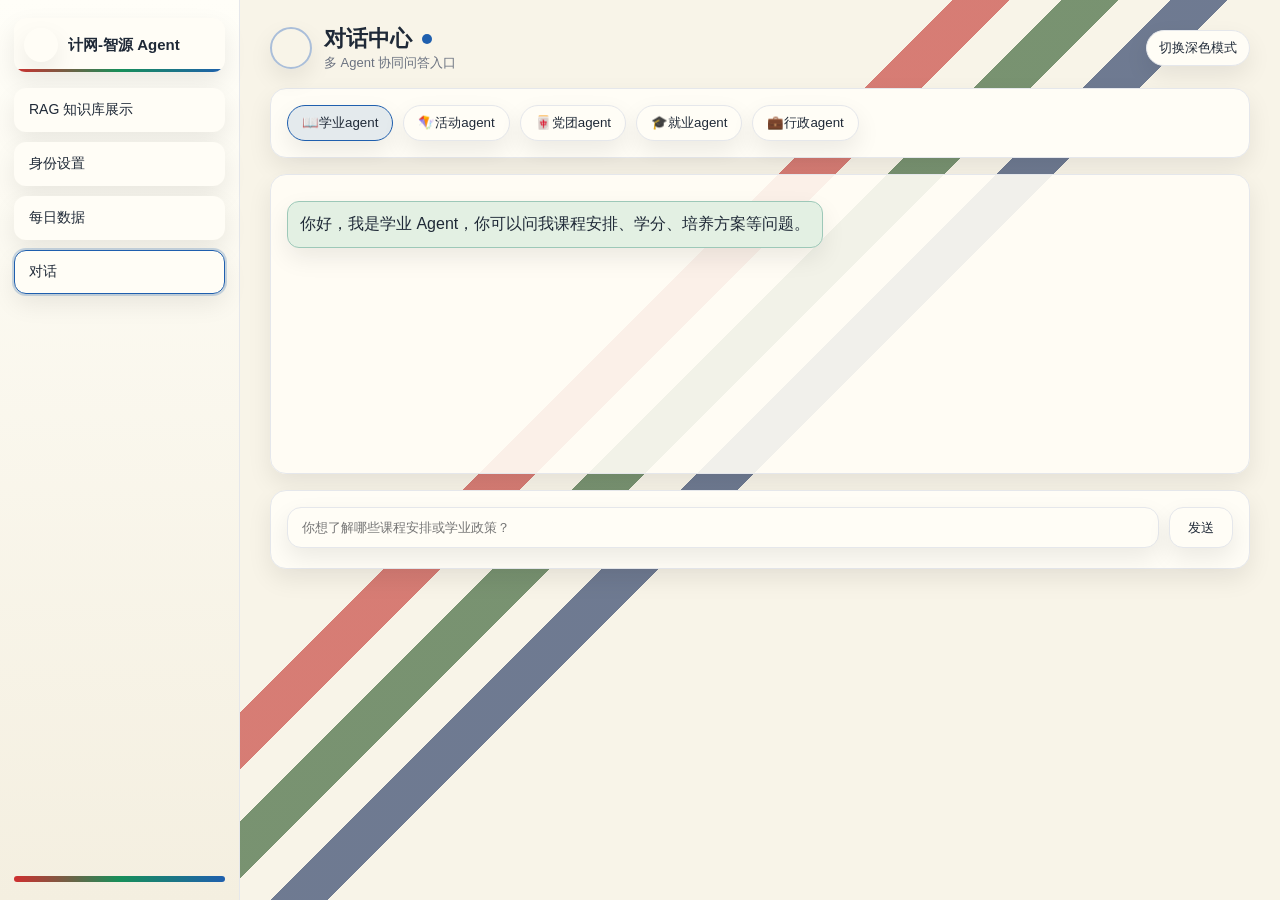
==== frontend/index.html @ e6e78b84 "feat: 整合同学前端 + 接通 DeepSeek RAG 问答 把同学 Agent_web02 项目里的静态前端（index/rag/identity/daily 四页） 迁入 frontend/" ====
<!DOCTYPE html>
<html lang="zh-CN">
<head>
  <meta charset="UTF-8" />
  <meta name="viewport" content="width=device-width, initial-scale=1.0" />
  <title>计网-智源 Agent 平台</title>
  <link rel="stylesheet" href="styles.css" />
  <script>
    // 防止深色模式闪烁的立即执行脚本
    (function() {
      const isDark = localStorage.getItem('darkMode') === 'true';
      if (isDark) {
        document.documentElement.classList.add('dark-chat');
      }
    })();
  </script>
</head>
<body>
  <div class="app">
    <aside class="sidebar">
      <div class="brand">
        <div class="brand-logo"></div>
        <h1>计网-智源 Agent</h1>
      </div>

      <nav class="menu">
        <a href="rag.html">RAG 知识库展示</a>
        <a href="identity.html">身份设置</a>
        <a href="daily.html">每日数据</a>
        <a href="index.html" class="active">对话</a>
      </nav>

      <div class="color-strip"></div>
    </aside>

    <main class="main">
      <section class="chat-shell">
        <div class="chat-header">
          <div class="logo-wrap">
            <div class="ai-logo"></div>
            <div>
              <h2 class="title no-margin">对话中心 <span class="dot"></span></h2>
              <div class="subtext">多 Agent 协同问答入口</div>
            </div>
          </div>
          <button id="darkToggle" class="switch-dark">切换深色模式</button>
        </div>

        <div class="card">
          <div class="agent-tabs" id="agentTabs"></div>
        </div>

        <div id="chatBoard" class="chat-board">
          <div class="msg bot">你好，我是学业 Agent，你可以问我课程安排、学分、培养方案等问题。</div>
        </div>

        <div class="card">
          <div class="composer">
            <input id="chatInput" placeholder="你想了解哪些课程安排或学业政策？" />
            <button id="sendBtn">发送</button>
          </div>
          <div id="routeLine" class="route"></div>
        </div>
      </section>
    </main>
  </div>

  <script src="common.js"></script>
  <script src="chat.js"></script>
</body>
</html>
---- frontend/styles.css ----
:root {
  --bg: #f8f4e8;
  --panel: #fffdf6;
  --text: #1f2937;
  --muted: #6b7280;
  --line: #e5e7eb;
  --shadow: 0 10px 24px rgba(0, 0, 0, 0.08);
  --red: #cf2f2f;
  --green: #178f59;
  --blue: #1f5fae;
  --accent: var(--blue);
}

html.dark-chat,
body.dark-chat {
  --bg: #0f1115;
  --panel: #171a21;
  --text: #e5e7eb;
  --muted: #9ca3af;
  --line: #2b3240;
  --shadow: 0 10px 30px rgba(0, 0, 0, 0.5);
  --red: #7a7a7a;
  --green: #9a9a9a;
  --blue: #b3b3b3;
  --accent: #9ca3af;
}

html.dark-chat body::before,
body.dark-chat::before {
  background: 
    linear-gradient(135deg, transparent 0%, transparent 48%, rgba(122, 122, 122, 0.8) 48%, rgba(122, 122, 122, 0.8) 52%, transparent 52%, transparent 100%),
    linear-gradient(135deg, transparent 0%, transparent 48%, rgba(154, 154, 154, 0.8) 48%, rgba(154, 154, 154, 0.8) 52%, transparent 52%, transparent 100%),
    linear-gradient(135deg, transparent 0%, transparent 48%, rgba(179, 179, 179, 0.8) 48%, rgba(179, 179, 179, 0.8) 52%, transparent 52%, transparent 100%);
  background-size: 100% 100%, 100% 100%, 100% 100%;
  background-repeat: no-repeat;
  background-position: -30% -30%, 0% 0%, 30% 30%;
}

* {
  box-sizing: border-box;
}

html,
body {
  margin: 0;
  height: 100%;
  font-family: "Microsoft YaHei", "PingFang SC", "Segoe UI", sans-serif;
  background: var(--bg);
  color: var(--text);
  position: relative;
  overflow: hidden;
}

body::before {
  content: "";
  position: fixed;
  top: 0;
  left: 0;
  width: 100vw;
  height: 100vh;
  background: 
    /* 红色斜带：45% 位置（靠左），宽度 40px */
    linear-gradient(135deg, 
      transparent 0%,
      transparent calc(45% - 20px),  /* 线条左边界 */
      rgba(193, 44, 39, 0.6) calc(45% - 20px),
      rgba(193, 44, 39, 0.6) calc(45% + 20px),  /* 线条右边界（宽度 40px） */
      transparent calc(45% + 20px),
      transparent 100%
    ),
    /* 绿色斜带：50% 位置（中间），宽度 40px，与红色间距 10px */
    linear-gradient(135deg, 
      transparent 0%,
      transparent calc(50% - 20px),
      rgba(36, 81, 33, 0.6) calc(50% - 20px),
      rgba(36, 81, 33, 0.6) calc(50% + 20px),
      transparent calc(50% + 20px),
      transparent 100%
    ),
    /* 蓝色斜带：55% 位置（靠右），宽度 40px，与绿色间距 10px */
    linear-gradient(135deg, 
      transparent 0%,
      transparent calc(55% - 20px),
      rgba(19, 40, 87, 0.6) calc(55% - 20px),
      rgba(19, 40, 87, 0.6) calc(55% + 20px),
      transparent calc(55% + 20px),
      transparent 100%
    );
  background-size: 100% 100%;
  background-repeat: no-repeat;
  background-position: 0 0;
  pointer-events: none;
  z-index: 0;
}

/* 深色模式同步调整 */
html.dark-chat body::before,
body.dark-chat::before {
  background: 
    linear-gradient(135deg, 
      transparent 0%,
      transparent calc(45% - 20px),
      rgba(122, 122, 122, 0.6) calc(45% - 20px),
      rgba(122, 122, 122, 0.6) calc(45% + 20px),
      transparent calc(45% + 20px),
      transparent 100%
    ),
    linear-gradient(135deg, 
      transparent 0%,
      transparent calc(50% - 20px),
      rgba(154, 154, 154, 0.6) calc(50% - 20px),
      rgba(154, 154, 154, 0.6) calc(50% + 20px),
      transparent calc(50% + 20px),
      transparent 100%
    ),
    linear-gradient(135deg, 
      transparent 0%,
      transparent calc(55% - 20px),
      rgba(179, 179, 179, 0.6) calc(55% - 20px),
      rgba(179, 179, 179, 0.6) calc(55% + 20px),
      transparent calc(55% + 20px),
      transparent 100%
    );
  background-size: 100% 100%;
  background-repeat: no-repeat;
  background-position: 0 0;
}

.app {
  display: grid;
  grid-template-columns: 240px 1fr;
  height: 100vh;
  overflow: hidden;
  position: relative;
  z-index: 1;
}

.sidebar {
  background: linear-gradient(180deg, #fffef8 0%, #f4efe0 100%);
  border-right: 1px solid var(--line);
  padding: 18px 14px;
  display: flex;
  flex-direction: column;
  gap: 16px;
}

html.dark-chat .sidebar,
body.dark-chat .sidebar {
  background: linear-gradient(180deg, #151922 0%, #10141c 100%);
}

.brand {
  display: flex;
  align-items: center;
  gap: 10px;
  padding: 10px;
  border-radius: 12px;
  background: var(--panel);
  box-shadow: var(--shadow);
  position: relative;
  overflow: hidden;
}

.brand::after {
  content: "";
  position: absolute;
  bottom: 0;
  left: 0;
  right: 0;
  height: 3px;
  background: linear-gradient(90deg, var(--red), var(--green), var(--blue));
}

.brand-logo {
  width: 34px;
  height: 34px;
  border-radius: 50%;
  background: url('计小鸡 (8).png') no-repeat center/cover;
  display: flex;
  align-items: center;
  justify-content: center;
  box-shadow: var(--shadow);
  position: relative;
}

.brand h1 {
  font-size: 15px;
  margin: 0;
}

.menu {
  display: grid;
  gap: 10px;
}

.menu a,
.menu button {
  width: 100%;
  display: block;
  text-align: left;
  border: 1px solid transparent;
  background: var(--panel);
  color: var(--text);
  padding: 12px 14px;
  border-radius: 12px;
  cursor: pointer;
  box-shadow: var(--shadow);
  transition: 0.2s ease;
  font-size: 14px;
  text-decoration: none;
  position: relative;
  overflow: hidden;
}

.menu a::before,
.menu button::before {
  content: "";
  position: absolute;
  left: 0;
  top: 0;
  height: 100%;
  width: 3px;
  background: linear-gradient(180deg, var(--red), var(--green), var(--blue));
  opacity: 0;
  transition: 0.2s ease;
}

.menu a:hover::before,
.menu button:hover::before {
  opacity: 0;
}

.menu a:hover,
.menu button:hover {
  transform: translateY(-1px);
}

.menu a.active,
.menu button.active {
  border-color: var(--accent);
  outline: 2px solid color-mix(in srgb, var(--accent) 22%, transparent);
}

.menu a.active::before,
.menu button.active::before {
  opacity: 0;
}

.color-strip {
  margin-top: auto;
  height: 6px;
  border-radius: 999px;
  background: linear-gradient(90deg, var(--red), var(--green), var(--blue));
}

.main {
  padding: 24px;
  overflow: auto;
  position: relative;
  z-index: 1;
}

.page {
  display: none;
  animation: fade 0.2s ease;
}

.page.active {
  display: block;
}

.card {
  background: var(--panel);
  border: 1px solid var(--line);
  border-radius: 16px;
  box-shadow: var(--shadow);
  padding: 16px;
}

.title {
  margin: 0 0 14px;
  font-size: 22px;
  font-weight: 700;
  display: flex;
  align-items: center;
  gap: 10px;
}

.no-margin {
  margin: 0;
}

.subtext {
  color: var(--muted);
  font-size: 13px;
}

.top-gap {
  margin-top: 6px;
}

.doc-title {
  margin: 8px 0 4px;
}

.dot {
  width: 10px;
  height: 10px;
  border-radius: 50%;
  background: var(--accent);
  display: inline-block;
}

.chat-shell {
  max-width: 980px;
  margin: 0 auto;
  display: grid;
  gap: 16px;
}

.chat-header {
  display: flex;
  justify-content: space-between;
  align-items: center;
}

.logo-wrap {
  display: flex;
  align-items: center;
  gap: 12px;
}

.ai-logo {
  width: 42px;
  height: 42px;
  border-radius: 50%;
  background: url('计小鸡 (8).png') no-repeat center/cover;
  display: flex;
  align-items: center;
  justify-content: center;
  box-shadow: var(--shadow);
  position: relative;
  border: 2px solid color-mix(in srgb, var(--blue) 30%, var(--line));
}

.switch-dark {
  border: 1px solid var(--line);
  background: var(--panel);
  color: var(--text);
  border-radius: 999px;
  padding: 8px 12px;
  cursor: pointer;
  box-shadow: var(--shadow);
}

.chat-board {
  min-height: 300px;
  max-height: 500px;
  padding: 16px;
  border: 1px solid var(--line);
  border-radius: 16px;
  background: color-mix(in srgb, var(--panel) 90%, transparent);
  box-shadow: var(--shadow);
  overflow-y: auto;
  scrollbar-width: thin;
  scrollbar-color: var(--accent) var(--panel);
}

.chat-board::-webkit-scrollbar {
  width: 8px;
}

.chat-board::-webkit-scrollbar-track {
  background: var(--panel);
  border-radius: 4px;
}

.chat-board::-webkit-scrollbar-thumb {
  background: linear-gradient(180deg, var(--red), var(--green), var(--blue));
  border-radius: 4px;
}

.chat-board::-webkit-scrollbar-thumb:hover {
  background: linear-gradient(180deg, var(--red), var(--green), var(--blue));
  opacity: 0.8;
}

.msg {
  margin: 10px 0;
  padding: 10px 12px;
  border-radius: 12px;
  max-width: 80%;
  width: fit-content;
  line-height: 1.55;
  box-shadow: var(--shadow);
  display: block;
}

.msg.user {
  margin-left: auto;
  background: color-mix(in srgb, var(--blue) 16%, var(--panel));
  border: 1px solid color-mix(in srgb, var(--blue) 35%, var(--line));
  display: block;
}

.msg.bot {
  background: color-mix(in srgb, var(--green) 12%, var(--panel));
  border: 1px solid color-mix(in srgb, var(--green) 35%, var(--line));
  display: block;
}

.route {
  font-size: 13px;
  color: var(--muted);
  margin: 4px 0 0;
}

.agent-tabs {
  display: flex;
  flex-wrap: wrap;
  gap: 10px;
}

.agent-tabs button {
  border: 1px solid var(--line);
  background: var(--panel);
  color: var(--text);
  border-radius: 999px;
  padding: 8px 14px;
  cursor: pointer;
  box-shadow: var(--shadow);
  position: relative;
  overflow: hidden;
}

.agent-tabs button::before {
  content: "";
  position: absolute;
  left: 0;
  top: 0;
  height: 100%;
  width: 3px;
  background: linear-gradient(180deg, var(--red), var(--green), var(--blue));
  opacity: 0;
  transition: 0.2s ease;
}

.agent-tabs button.active {
  border-color: var(--accent);
  background: color-mix(in srgb, var(--accent) 12%, var(--panel));
}

.agent-tabs button.active::before {
  opacity: 0;
}

.composer {
  display: grid;
  grid-template-columns: 1fr auto;
  gap: 10px;
}

.composer input {
  width: 100%;
  border: 1px solid var(--line);
  border-radius: 14px;
  padding: 12px 14px;
  background: var(--panel);
  color: var(--text);
  box-shadow: var(--shadow);
  outline: none;
}

.composer button {
  border: 0;
  border-radius: 14px;
  padding: 0 18px;
  background: var(--panel);
  color: var(--text);
  cursor: pointer;
  box-shadow: var(--shadow);
  border: 1px solid var(--line);
}

.kb-grid {
  display: grid;
  grid-template-columns: repeat(auto-fit, minmax(180px, 1fr));
  gap: 12px;
}

.kb-item {
  border: 1px solid var(--line);
  border-radius: 12px;
  padding: 12px;
  background: var(--panel);
  box-shadow: var(--shadow);
  cursor: pointer;
  position: relative;
  overflow: hidden;
}

.kb-item::before {
  content: "";
  position: absolute;
  left: 0;
  top: 0;
  height: 100%;
  width: 3px;
  background: linear-gradient(180deg, var(--red), var(--green), var(--blue));
  opacity: 0;
  transition: 0.2s ease;
}

.kb-item:hover::before {
  opacity: 0;
}

.doc-list {
  margin-top: 14px;
  display: grid;
  gap: 8px;
}

.doc {
  border: 1px dashed var(--line);
  border-radius: 10px;
  padding: 8px 10px;
  color: var(--muted);
}

.form {
  display: grid;
  gap: 12px;
  max-width: 720px;
}

.row {
  display: grid;
  grid-template-columns: 120px 1fr;
  gap: 10px;
  align-items: center;
}

.row input,
.row select {
  border: 1px solid var(--line);
  border-radius: 10px;
  padding: 10px;
  background: var(--panel);
  color: var(--text);
  box-shadow: var(--shadow);
}

.save {
  width: fit-content;
  border: 0;
  border-radius: 10px;
  padding: 10px 14px;
  background: var(--accent);
  color: #fff;
  cursor: pointer;
  box-shadow: var(--shadow);
}

.stats {
  display: grid;
  gap: 14px;
}

.toolbar {
  display: flex;
  gap: 10px;
  align-items: center;
  flex-wrap: wrap;
}

table {
  width: 100%;
  border-collapse: collapse;
  background: var(--panel);
  border-radius: 12px;
  overflow: hidden;
  box-shadow: var(--shadow);
}

th,
td {
  border-bottom: 1px solid var(--line);
  padding: 10px;
  text-align: left;
  font-size: 14px;
}

th {
  background: color-mix(in srgb, var(--panel) 80%, var(--accent) 8%);
}

.logs {
  border: 1px solid var(--line);
  border-radius: 12px;
  padding: 10px;
  background: var(--panel);
  box-shadow: var(--shadow);
  line-height: 1.7;
  color: var(--muted);
}

@keyframes fade {
  from {
    opacity: 0;
    transform: translateY(4px);
  }
  to {
    opacity: 1;
    transform: translateY(0);
  }
}

@keyframes spin {
  from {
    transform: rotate(0deg);
  }
  to {
    transform: rotate(360deg);
  }
}

@media (max-width: 980px) {
  .app {
    grid-template-columns: 1fr;
  }
  .sidebar {
    border-right: 0;
    border-bottom: 1px solid var(--line);
  }
}
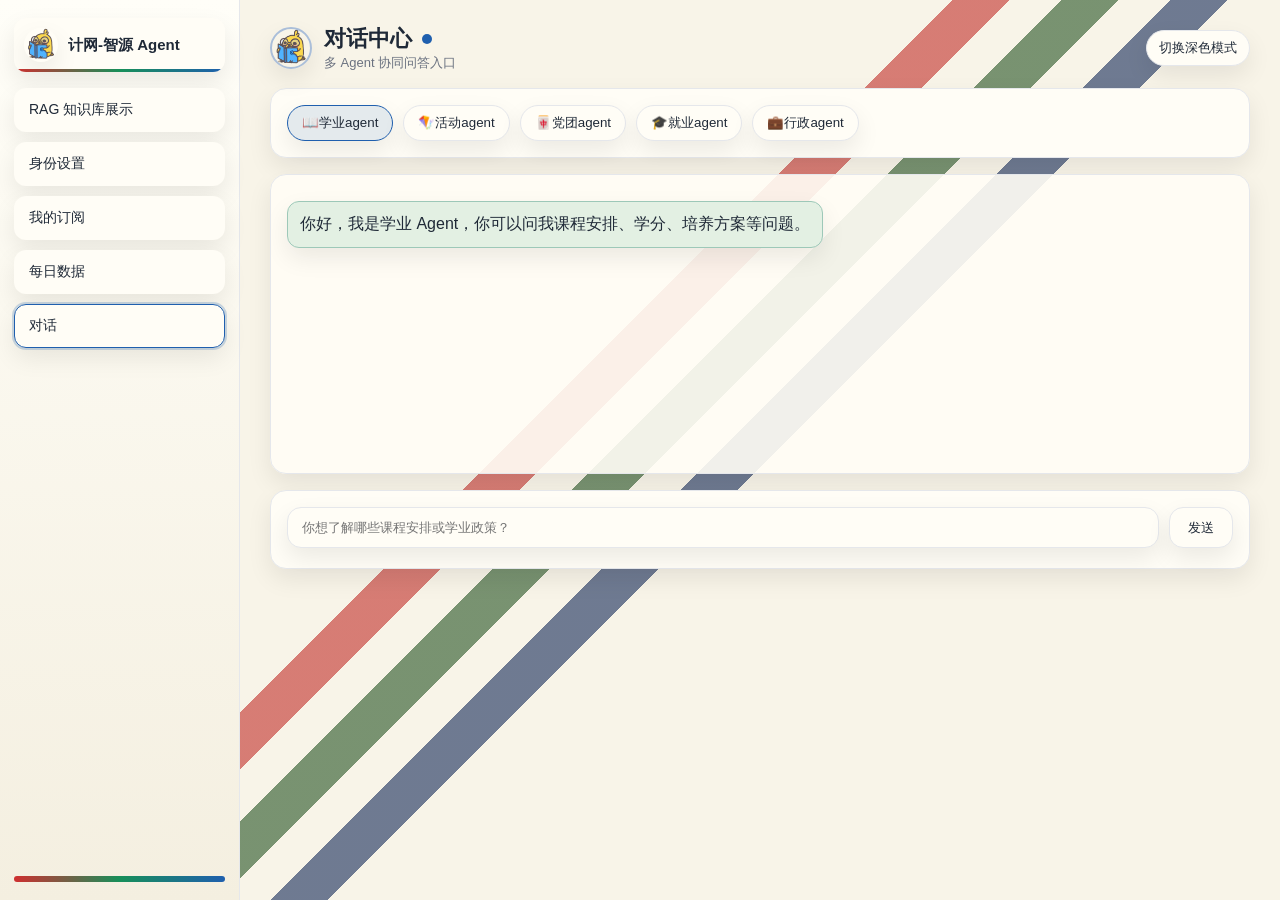
==== commit b1e7810b: "feat(frontend): 我的订阅页 + 侧边栏入口 新增 subscribe.html / subscribe.js，结构照 daily.html： 话题药丸多选 → 关键词 chip 输入 " ====
--- a/frontend/index.html
+++ b/frontend/index.html
@@ -26,6 +26,7 @@
       <nav class="menu">
         <a href="rag.html">RAG 知识库展示</a>
         <a href="identity.html">身份设置</a>
+        <a href="subscribe.html">我的订阅<span class="nav-badge" data-unread-badge hidden></span></a>
         <a href="daily.html">每日数据</a>
         <a href="index.html" class="active">对话</a>
       </nav>
--- a/frontend/styles.css
+++ b/frontend/styles.css
@@ -633,4 +633,176 @@
     border-right: 0;
     border-bottom: 1px solid var(--line);
   }
-}+}
+/* ---- daily 页统计区域 ---- */
+.summary-grid {
+  display: grid;
+  grid-template-columns: repeat(auto-fill, minmax(180px, 1fr));
+  gap: 0.6rem;
+  margin: 0.6rem 0;
+}
+.summary-grid .kv {
+  /* 原为 var(--card)，但 --card 从未定义过（:root 里只有 --panel），
+     导致统计卡背景一直是透明的、深色模式下尤其明显。顺带修正。 */
+  background: var(--panel);
+  border: 1px solid var(--line);
+  border-radius: 10px;
+  padding: 0.7rem 0.9rem;
+  display: flex;
+  flex-direction: column;
+  gap: 0.2rem;
+}
+.summary-grid .kv span {
+  color: var(--muted);
+  font-size: 0.85rem;
+}
+.summary-grid .kv strong {
+  font-size: 1.1rem;
+}
+.logs .log-row {
+  padding: 0.35rem 0;
+  border-bottom: 1px dashed var(--line);
+  font-size: 0.9rem;
+}
+.logs .log-row:last-child {
+  border-bottom: 0;
+}
+
+/* ---- 我的订阅页 ---- */
+/* 全部用 :root 的 CSS 变量，深色模式自动跟随，不需要额外的 .dark-chat 覆盖 */
+
+.chip-row {
+  display: flex;
+  flex-wrap: wrap;
+  gap: 0.5rem;
+  margin: 0.4rem 0 0.2rem;
+}
+.chip {
+  border: 1px solid var(--line);
+  background: var(--panel);
+  color: var(--text);
+  border-radius: 999px;
+  padding: 0.35rem 0.8rem;
+  font-size: 0.88rem;
+  cursor: pointer;
+  box-shadow: var(--shadow);
+  transition: 0.2s ease;
+}
+.chip.active {
+  border-color: var(--accent);
+  background: color-mix(in srgb, var(--accent) 12%, var(--panel));
+}
+.chip.static {
+  cursor: default;
+  box-shadow: none;
+}
+.chip .chip-x {
+  margin-left: 0.4rem;
+  color: var(--muted);
+  font-weight: 700;
+}
+.chip .chip-x:hover {
+  color: var(--red);
+}
+
+.feed {
+  display: grid;
+  gap: 0.6rem;
+  margin: 0.6rem 0;
+}
+.feed-item {
+  border: 1px solid var(--line);
+  border-left: 3px solid transparent;
+  border-radius: 10px;
+  background: var(--panel);
+  box-shadow: var(--shadow);
+  padding: 0.7rem 0.9rem;
+}
+/* 未读用左侧色条 + 加粗标题表达，不依赖颜色单一维度 */
+.feed-item.unread {
+  border-left-color: var(--accent);
+}
+.feed-item.unread .feed-title {
+  font-weight: 700;
+}
+.feed-title {
+  font-size: 0.98rem;
+}
+.feed-title a {
+  color: inherit;
+  text-decoration: none;
+}
+.feed-title a:hover {
+  text-decoration: underline;
+}
+.feed-meta {
+  color: var(--muted);
+  font-size: 0.8rem;
+  margin-top: 0.25rem;
+  display: flex;
+  flex-wrap: wrap;
+  gap: 0.5rem;
+  align-items: center;
+}
+.feed-snippet {
+  color: var(--muted);
+  font-size: 0.86rem;
+  margin-top: 0.35rem;
+  line-height: 1.6;
+}
+.feed-actions {
+  margin-top: 0.4rem;
+}
+.feed-actions button {
+  border: 1px solid var(--line);
+  background: var(--panel);
+  color: var(--text);
+  border-radius: 8px;
+  padding: 0.2rem 0.6rem;
+  font-size: 0.8rem;
+  cursor: pointer;
+}
+.feed-actions button:hover {
+  border-color: var(--accent);
+}
+
+.badge {
+  display: inline-block;
+  padding: 0 0.4rem;
+  border-radius: 999px;
+  background: var(--accent);
+  color: var(--panel);
+  font-size: 0.72rem;
+}
+.badge.hit {
+  background: transparent;
+  color: var(--accent);
+  border: 1px solid var(--accent);
+}
+
+/* 侧边栏未读徽标：用 float 而不是给 .menu a 加 flex，
+   这样对现有 4 个页面的布局零影响 */
+.nav-badge {
+  float: right;
+  background: var(--red);
+  color: #fff;
+  border-radius: 999px;
+  font-size: 0.7rem;
+  padding: 0.05rem 0.4rem;
+  margin-top: 0.15rem;
+}
+.nav-badge[hidden] {
+  display: none;
+}
+
+.empty-hint {
+  color: var(--muted);
+  font-size: 0.9rem;
+  padding: 0.8rem 0;
+}
+.pager {
+  display: flex;
+  gap: 0.6rem;
+  align-items: center;
+  margin-top: 0.6rem;
+}
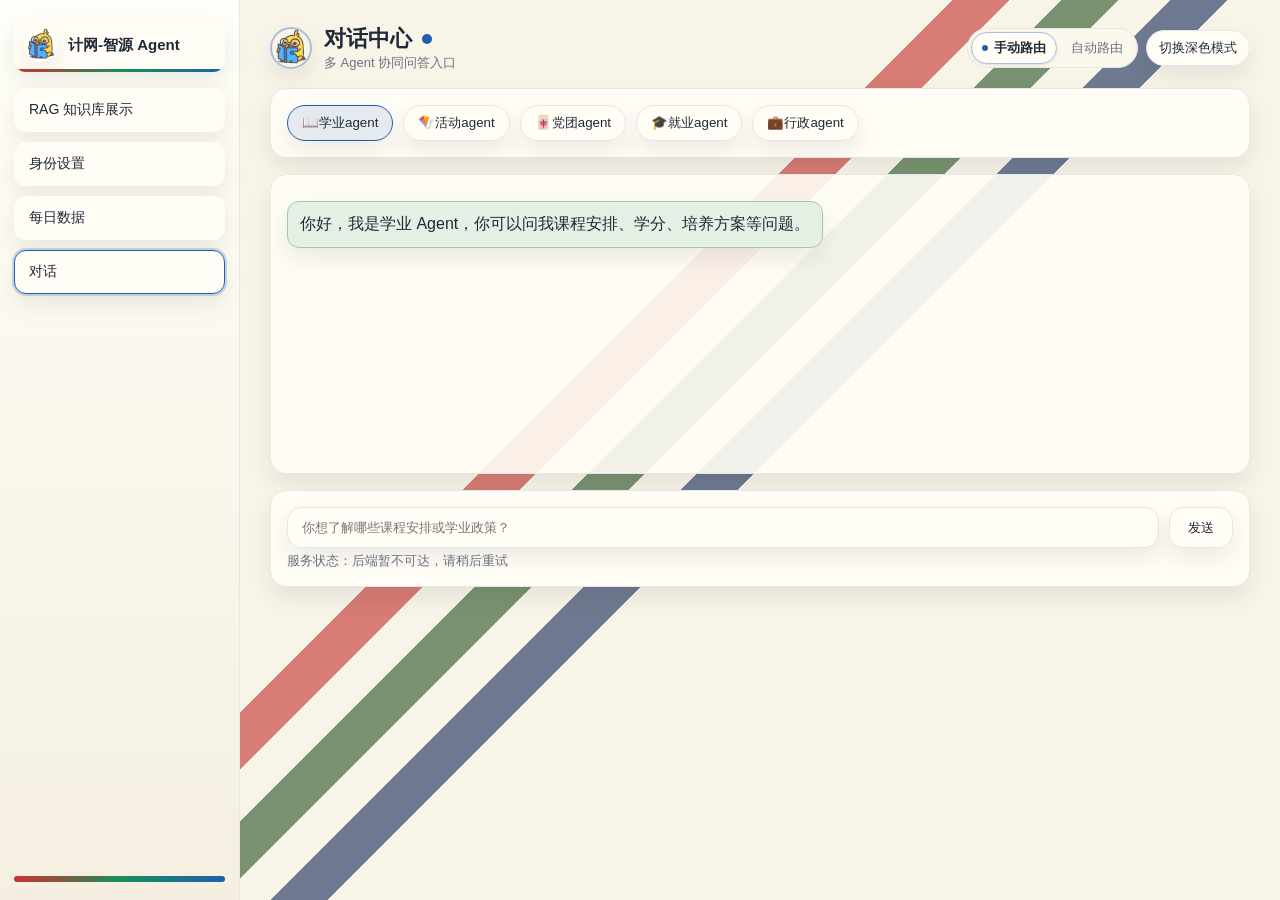
==== commit 6e760549: "feat: complete M3 routing and RAG acceptance" ====
--- a/frontend/index.html
+++ b/frontend/index.html
@@ -4,7 +4,7 @@
   <meta charset="UTF-8" />
   <meta name="viewport" content="width=device-width, initial-scale=1.0" />
   <title>计网-智源 Agent 平台</title>
-  <link rel="stylesheet" href="styles.css" />
+  <link rel="stylesheet" href="styles.css?v=20261012-route-mode" />
   <script>
     // 防止深色模式闪烁的立即执行脚本
     (function() {
@@ -26,7 +26,6 @@
       <nav class="menu">
         <a href="rag.html">RAG 知识库展示</a>
         <a href="identity.html">身份设置</a>
-        <a href="subscribe.html">我的订阅<span class="nav-badge" data-unread-badge hidden></span></a>
         <a href="daily.html">每日数据</a>
         <a href="index.html" class="active">对话</a>
       </nav>
@@ -44,7 +43,13 @@
               <div class="subtext">多 Agent 协同问答入口</div>
             </div>
           </div>
-          <button id="darkToggle" class="switch-dark">切换深色模式</button>
+          <div class="header-actions">
+            <div id="routeModeToggle" class="route-switch" role="group" aria-label="路由模式">
+              <button type="button" data-route-mode="manual" aria-pressed="true">手动路由</button>
+              <button type="button" data-route-mode="auto" aria-pressed="false">自动路由</button>
+            </div>
+            <button id="darkToggle" class="switch-dark">切换深色模式</button>
+          </div>
         </div>
 
         <div class="card">
@@ -66,7 +71,7 @@
     </main>
   </div>
 
-  <script src="common.js"></script>
-  <script src="chat.js"></script>
+  <script src="common.js?v=20261012-route-mode"></script>
+  <script src="chat.js?v=20261012-route-mode"></script>
 </body>
-</html>+</html>
--- a/frontend/styles.css
+++ b/frontend/styles.css
@@ -318,11 +318,20 @@
   gap: 16px;
 }
 
-.chat-header {
-  display: flex;
-  justify-content: space-between;
-  align-items: center;
-}
+.chat-header {
+  display: flex;
+  justify-content: space-between;
+  align-items: center;
+  gap: 16px;
+}
+
+.header-actions {
+  display: flex;
+  align-items: center;
+  justify-content: flex-end;
+  gap: 8px;
+  flex-wrap: wrap;
+}
 
 .logo-wrap {
   display: flex;
@@ -343,15 +352,77 @@
   border: 2px solid color-mix(in srgb, var(--blue) 30%, var(--line));
 }
 
-.switch-dark {
+.switch-dark {
   border: 1px solid var(--line);
   background: var(--panel);
   color: var(--text);
   border-radius: 999px;
   padding: 8px 12px;
   cursor: pointer;
-  box-shadow: var(--shadow);
-}
+  box-shadow: var(--shadow);
+}
+
+.route-switch {
+  display: inline-flex;
+  align-items: center;
+  gap: 3px;
+  padding: 3px;
+  border: 1px solid var(--line);
+  border-radius: 999px;
+  background: color-mix(in srgb, var(--bg) 55%, var(--panel));
+}
+
+.route-switch button {
+  min-width: 52px;
+  min-height: 32px;
+  display: inline-flex;
+  align-items: center;
+  justify-content: center;
+  gap: 6px;
+  padding: 5px 10px;
+  border: 1px solid transparent;
+  border-radius: 999px;
+  background: transparent;
+  color: var(--muted);
+  font: inherit;
+  font-size: 13px;
+  cursor: pointer;
+  transition: background-color 0.18s ease, color 0.18s ease, border-color 0.18s ease;
+}
+
+.route-switch button.active {
+  border-color: color-mix(in srgb, var(--accent) 28%, var(--line));
+  background: var(--panel);
+  color: var(--text);
+  box-shadow: 0 1px 3px rgba(31, 41, 55, 0.12);
+  font-weight: 600;
+}
+
+.route-switch button.active::before {
+  width: 6px;
+  height: 6px;
+  flex: 0 0 6px;
+  border-radius: 50%;
+  background: var(--accent);
+  content: "";
+}
+
+.route-switch button:focus-visible {
+  outline: 2px solid var(--accent);
+  outline-offset: 2px;
+}
+
+@media (max-width: 640px) {
+  .chat-header {
+    align-items: flex-start;
+    flex-direction: column;
+  }
+
+  .header-actions {
+    width: 100%;
+    justify-content: flex-start;
+  }
+}
 
 .chat-board {
   min-height: 300px;
@@ -407,6 +478,16 @@
   background: color-mix(in srgb, var(--green) 12%, var(--panel));
   border: 1px solid color-mix(in srgb, var(--green) 35%, var(--line));
   display: block;
+}
+
+.answer-text {
+  white-space: pre-wrap;
+}
+
+.answer-warning {
+  color: var(--red);
+  font-size: 13px;
+  font-weight: 600;
 }
 
 .route {
@@ -633,176 +714,35 @@
     border-right: 0;
     border-bottom: 1px solid var(--line);
   }
-}
-/* ---- daily 页统计区域 ---- */
-.summary-grid {
-  display: grid;
-  grid-template-columns: repeat(auto-fill, minmax(180px, 1fr));
-  gap: 0.6rem;
-  margin: 0.6rem 0;
-}
-.summary-grid .kv {
-  /* 原为 var(--card)，但 --card 从未定义过（:root 里只有 --panel），
-     导致统计卡背景一直是透明的、深色模式下尤其明显。顺带修正。 */
-  background: var(--panel);
-  border: 1px solid var(--line);
-  border-radius: 10px;
-  padding: 0.7rem 0.9rem;
-  display: flex;
-  flex-direction: column;
-  gap: 0.2rem;
-}
-.summary-grid .kv span {
-  color: var(--muted);
-  font-size: 0.85rem;
-}
-.summary-grid .kv strong {
-  font-size: 1.1rem;
-}
-.logs .log-row {
-  padding: 0.35rem 0;
-  border-bottom: 1px dashed var(--line);
-  font-size: 0.9rem;
-}
-.logs .log-row:last-child {
-  border-bottom: 0;
-}
-
-/* ---- 我的订阅页 ---- */
-/* 全部用 :root 的 CSS 变量，深色模式自动跟随，不需要额外的 .dark-chat 覆盖 */
-
-.chip-row {
-  display: flex;
-  flex-wrap: wrap;
-  gap: 0.5rem;
-  margin: 0.4rem 0 0.2rem;
-}
-.chip {
-  border: 1px solid var(--line);
-  background: var(--panel);
-  color: var(--text);
-  border-radius: 999px;
-  padding: 0.35rem 0.8rem;
-  font-size: 0.88rem;
-  cursor: pointer;
-  box-shadow: var(--shadow);
-  transition: 0.2s ease;
-}
-.chip.active {
-  border-color: var(--accent);
-  background: color-mix(in srgb, var(--accent) 12%, var(--panel));
-}
-.chip.static {
-  cursor: default;
-  box-shadow: none;
-}
-.chip .chip-x {
-  margin-left: 0.4rem;
-  color: var(--muted);
-  font-weight: 700;
-}
-.chip .chip-x:hover {
-  color: var(--red);
-}
-
-.feed {
-  display: grid;
-  gap: 0.6rem;
-  margin: 0.6rem 0;
-}
-.feed-item {
-  border: 1px solid var(--line);
-  border-left: 3px solid transparent;
-  border-radius: 10px;
-  background: var(--panel);
-  box-shadow: var(--shadow);
-  padding: 0.7rem 0.9rem;
-}
-/* 未读用左侧色条 + 加粗标题表达，不依赖颜色单一维度 */
-.feed-item.unread {
-  border-left-color: var(--accent);
-}
-.feed-item.unread .feed-title {
-  font-weight: 700;
-}
-.feed-title {
-  font-size: 0.98rem;
-}
-.feed-title a {
-  color: inherit;
-  text-decoration: none;
-}
-.feed-title a:hover {
-  text-decoration: underline;
-}
-.feed-meta {
-  color: var(--muted);
-  font-size: 0.8rem;
-  margin-top: 0.25rem;
-  display: flex;
-  flex-wrap: wrap;
-  gap: 0.5rem;
-  align-items: center;
-}
-.feed-snippet {
-  color: var(--muted);
-  font-size: 0.86rem;
-  margin-top: 0.35rem;
-  line-height: 1.6;
-}
-.feed-actions {
-  margin-top: 0.4rem;
-}
-.feed-actions button {
-  border: 1px solid var(--line);
-  background: var(--panel);
-  color: var(--text);
-  border-radius: 8px;
-  padding: 0.2rem 0.6rem;
-  font-size: 0.8rem;
-  cursor: pointer;
-}
-.feed-actions button:hover {
-  border-color: var(--accent);
-}
-
-.badge {
-  display: inline-block;
-  padding: 0 0.4rem;
-  border-radius: 999px;
-  background: var(--accent);
-  color: var(--panel);
-  font-size: 0.72rem;
-}
-.badge.hit {
-  background: transparent;
-  color: var(--accent);
-  border: 1px solid var(--accent);
-}
-
-/* 侧边栏未读徽标：用 float 而不是给 .menu a 加 flex，
-   这样对现有 4 个页面的布局零影响 */
-.nav-badge {
-  float: right;
-  background: var(--red);
-  color: #fff;
-  border-radius: 999px;
-  font-size: 0.7rem;
-  padding: 0.05rem 0.4rem;
-  margin-top: 0.15rem;
-}
-.nav-badge[hidden] {
-  display: none;
-}
-
-.empty-hint {
-  color: var(--muted);
-  font-size: 0.9rem;
-  padding: 0.8rem 0;
-}
-.pager {
-  display: flex;
-  gap: 0.6rem;
-  align-items: center;
-  margin-top: 0.6rem;
-}
+}
+/* ---- daily 页统计区域 ---- */
+.summary-grid {
+  display: grid;
+  grid-template-columns: repeat(auto-fill, minmax(180px, 1fr));
+  gap: 0.6rem;
+  margin: 0.6rem 0;
+}
+.summary-grid .kv {
+  background: var(--card);
+  border: 1px solid var(--line);
+  border-radius: 10px;
+  padding: 0.7rem 0.9rem;
+  display: flex;
+  flex-direction: column;
+  gap: 0.2rem;
+}
+.summary-grid .kv span {
+  color: var(--muted);
+  font-size: 0.85rem;
+}
+.summary-grid .kv strong {
+  font-size: 1.1rem;
+}
+.logs .log-row {
+  padding: 0.35rem 0;
+  border-bottom: 1px dashed var(--line);
+  font-size: 0.9rem;
+}
+.logs .log-row:last-child {
+  border-bottom: 0;
+}
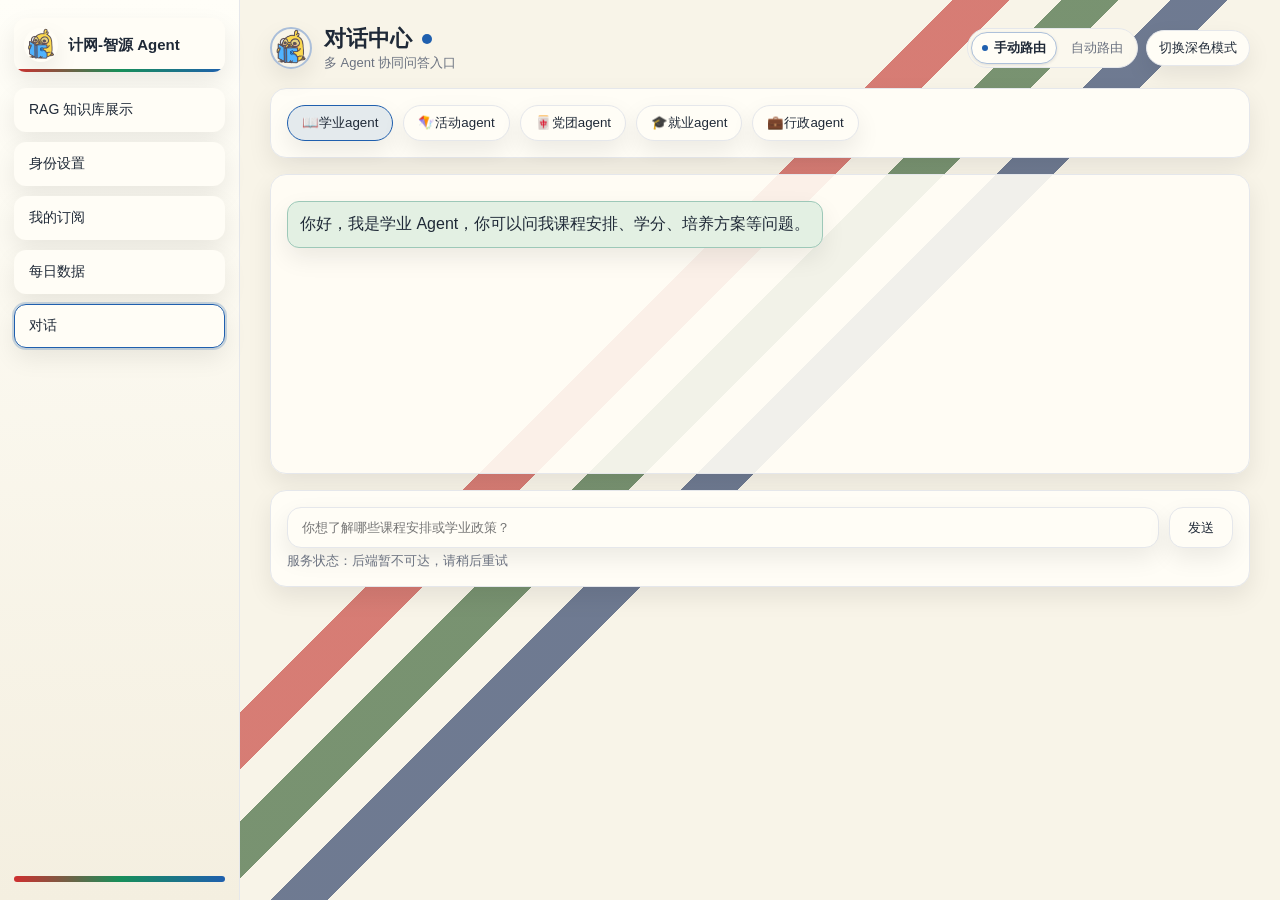
==== commit b98119d6: "Merge pull request #8 from peepingspace/feat/agent-routing feat: complete M3 routing and RAG accepta" ====
--- a/frontend/index.html
+++ b/frontend/index.html
@@ -26,6 +26,7 @@
       <nav class="menu">
         <a href="rag.html">RAG 知识库展示</a>
         <a href="identity.html">身份设置</a>
+        <a href="subscribe.html">我的订阅<span class="nav-badge" data-unread-badge hidden></span></a>
         <a href="daily.html">每日数据</a>
         <a href="index.html" class="active">对话</a>
       </nav>
--- a/frontend/styles.css
+++ b/frontend/styles.css
@@ -714,35 +714,195 @@
     border-right: 0;
     border-bottom: 1px solid var(--line);
   }
-}
-/* ---- daily 页统计区域 ---- */
-.summary-grid {
-  display: grid;
-  grid-template-columns: repeat(auto-fill, minmax(180px, 1fr));
-  gap: 0.6rem;
-  margin: 0.6rem 0;
-}
-.summary-grid .kv {
-  background: var(--card);
-  border: 1px solid var(--line);
-  border-radius: 10px;
-  padding: 0.7rem 0.9rem;
-  display: flex;
-  flex-direction: column;
-  gap: 0.2rem;
-}
-.summary-grid .kv span {
-  color: var(--muted);
-  font-size: 0.85rem;
-}
-.summary-grid .kv strong {
-  font-size: 1.1rem;
-}
-.logs .log-row {
-  padding: 0.35rem 0;
-  border-bottom: 1px dashed var(--line);
-  font-size: 0.9rem;
-}
-.logs .log-row:last-child {
-  border-bottom: 0;
-}
+}
+/* ---- daily 页统计区域 ---- */
+.summary-grid {
+  display: grid;
+  grid-template-columns: repeat(auto-fill, minmax(180px, 1fr));
+  gap: 0.6rem;
+  margin: 0.6rem 0;
+}
+.summary-grid .kv {
+  /* 原为 var(--card)，但 --card 从未定义过（:root 里只有 --panel），
+     导致统计卡背景一直是透明的、深色模式下尤其明显。顺带修正。 */
+  background: var(--panel);
+  border: 1px solid var(--line);
+  border-radius: 10px;
+  padding: 0.7rem 0.9rem;
+  display: flex;
+  flex-direction: column;
+  gap: 0.2rem;
+}
+.summary-grid .kv span {
+  color: var(--muted);
+  font-size: 0.85rem;
+}
+.summary-grid .kv strong {
+  font-size: 1.1rem;
+}
+.logs .log-row {
+  padding: 0.35rem 0;
+  border-bottom: 1px dashed var(--line);
+  font-size: 0.9rem;
+}
+.logs .log-row:last-child {
+  border-bottom: 0;
+}
+
+/* ---- 我的订阅页 ---- */
+/* 全部用 :root 的 CSS 变量，深色模式自动跟随，不需要额外的 .dark-chat 覆盖 */
+
+.chip-row {
+  display: flex;
+  flex-wrap: wrap;
+  gap: 0.5rem;
+  margin: 0.4rem 0 0.2rem;
+}
+.chip {
+  border: 1px solid var(--line);
+  background: var(--panel);
+  color: var(--text);
+  border-radius: 999px;
+  padding: 0.35rem 0.8rem;
+  font-size: 0.88rem;
+  cursor: pointer;
+  box-shadow: var(--shadow);
+  transition: 0.2s ease;
+}
+.chip.active {
+  border-color: var(--accent);
+  background: color-mix(in srgb, var(--accent) 12%, var(--panel));
+}
+.chip.static {
+  cursor: default;
+  box-shadow: none;
+}
+.chip .chip-x {
+  margin-left: 0.4rem;
+  color: var(--muted);
+  font-weight: 700;
+}
+.chip .chip-x:hover {
+  color: var(--red);
+}
+
+.feed {
+  display: grid;
+  gap: 0.6rem;
+  margin: 0.6rem 0;
+}
+.feed-item {
+  border: 1px solid var(--line);
+  border-left: 3px solid transparent;
+  border-radius: 10px;
+  background: var(--panel);
+  box-shadow: var(--shadow);
+  padding: 0.7rem 0.9rem;
+}
+/* 未读用左侧色条 + 加粗标题表达，不依赖颜色单一维度 */
+.feed-item.unread {
+  border-left-color: var(--accent);
+}
+.feed-item.unread .feed-title {
+  font-weight: 700;
+}
+.feed-title {
+  font-size: 0.98rem;
+}
+.feed-title a {
+  color: inherit;
+  text-decoration: none;
+}
+.feed-title a:hover {
+  text-decoration: underline;
+}
+.feed-meta {
+  color: var(--muted);
+  font-size: 0.8rem;
+  margin-top: 0.25rem;
+  display: flex;
+  flex-wrap: wrap;
+  gap: 0.5rem;
+  align-items: center;
+}
+.feed-snippet {
+  color: var(--muted);
+  font-size: 0.86rem;
+  margin-top: 0.35rem;
+  line-height: 1.6;
+}
+.feed-actions {
+  margin-top: 0.4rem;
+}
+.feed-actions button {
+  border: 1px solid var(--line);
+  background: var(--panel);
+  color: var(--text);
+  border-radius: 8px;
+  padding: 0.2rem 0.6rem;
+  font-size: 0.8rem;
+  cursor: pointer;
+}
+.feed-actions button:hover {
+  border-color: var(--accent);
+}
+
+.badge {
+  display: inline-block;
+  padding: 0 0.4rem;
+  border-radius: 999px;
+  background: var(--accent);
+  color: var(--panel);
+  font-size: 0.72rem;
+}
+.badge.hit {
+  background: transparent;
+  color: var(--accent);
+  border: 1px solid var(--accent);
+}
+
+/* 侧边栏未读徽标：用 float 而不是给 .menu a 加 flex，
+   这样对现有 4 个页面的布局零影响 */
+.nav-badge {
+  float: right;
+  background: var(--red);
+  color: #fff;
+  border-radius: 999px;
+  font-size: 0.7rem;
+  padding: 0.05rem 0.4rem;
+  margin-top: 0.15rem;
+}
+.nav-badge[hidden] {
+  display: none;
+}
+
+/* 次级操作按钮（暂停提醒等），与主操作 .save 区分开 */
+.btn-ghost {
+  border: 1px solid var(--line);
+  background: var(--panel);
+  color: var(--text);
+  border-radius: 10px;
+  padding: 0.45rem 0.9rem;
+  cursor: pointer;
+  box-shadow: var(--shadow);
+  transition: 0.2s ease;
+}
+.btn-ghost:hover {
+  border-color: var(--accent);
+}
+.btn-ghost.paused {
+  border-color: var(--accent);
+  background: color-mix(in srgb, var(--accent) 12%, var(--panel));
+}
+
+.empty-hint {
+  color: var(--muted);
+  font-size: 0.9rem;
+  padding: 0.8rem 0;
+}
+.pager {
+  display: flex;
+  gap: 0.6rem;
+  align-items: center;
+  margin-top: 0.6rem;
+}
